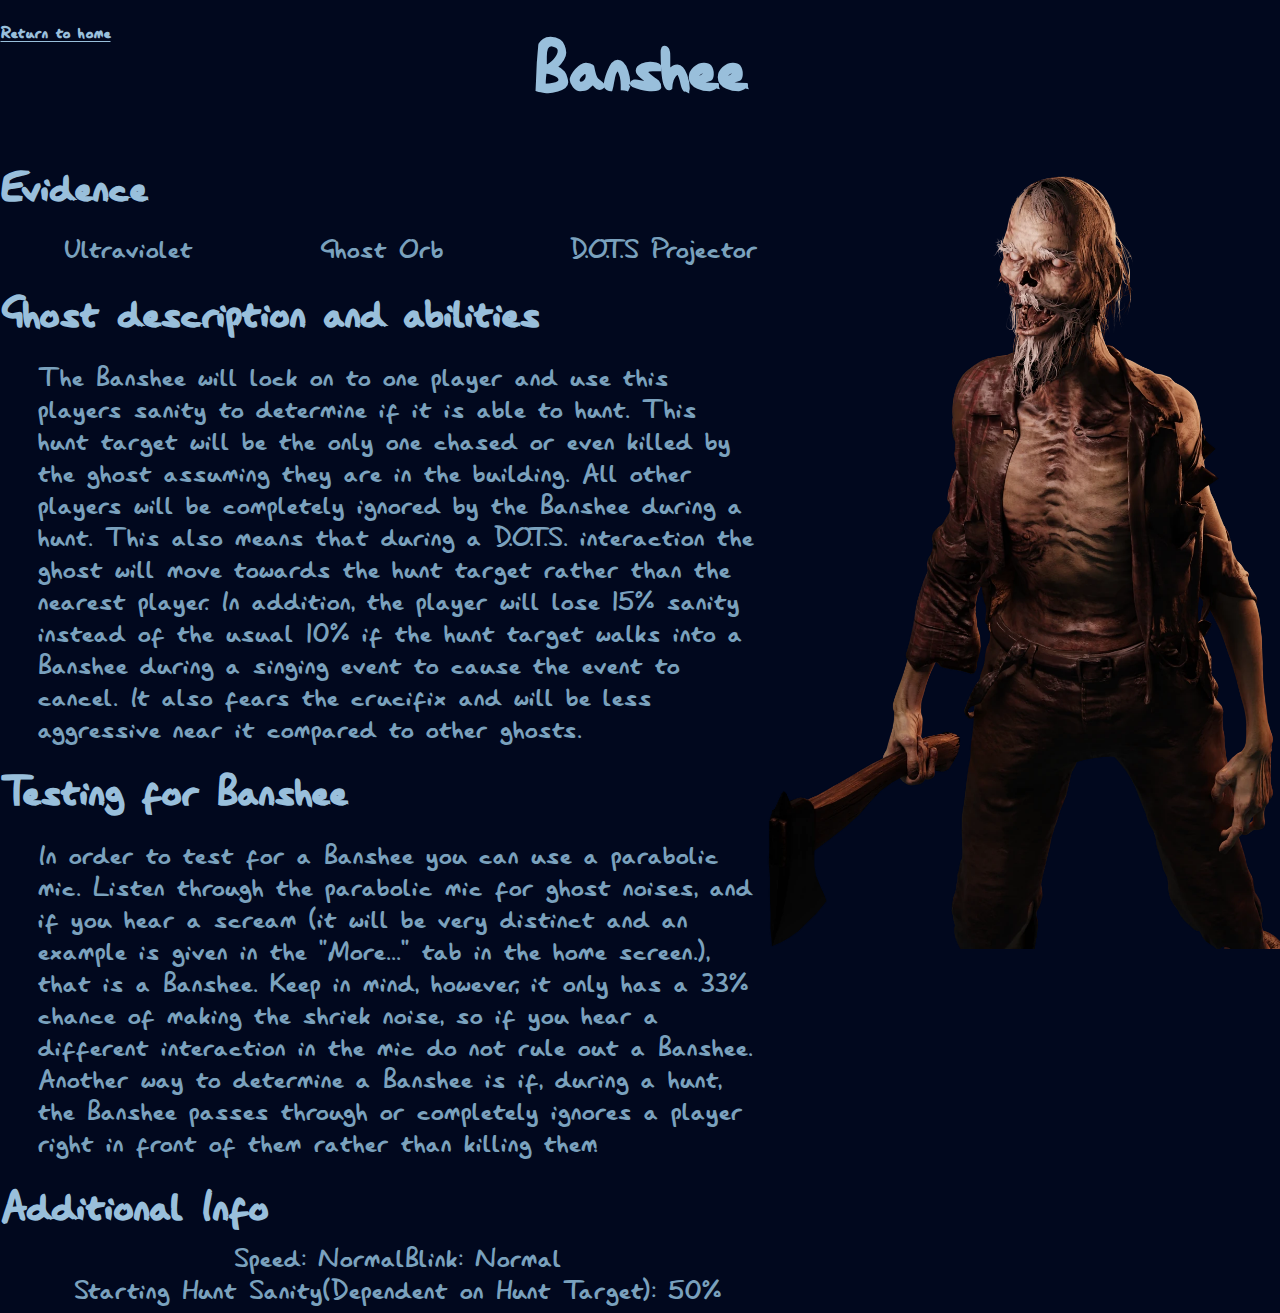
==== ghost types/banshee.html @ 07f02a39 "more ghost types" ====
<html lang="en">

<head>
    <meta charset="UTF-8">
    <meta name="viewport" content="width=device-width, initial-scale=1.0">
    <title>Banshee</title>
    <link rel="stylesheet" href="../styles.css">
</head>

<body>
    <div style="font-size: small;">

    </div>
    <h3>
        <div style = "left: 0px; top: 0px; font-size: large; margin-bottom: -5%; margin-top: 2px;">
            <a href="../index.html" style="display:inline-block; text-decoration:underline; color:#99bfdb;" class = "home"><div>Return to home</div></a>
        </div>
    </h3>

    <h1>
        Banshee
    </h1>

    <div style="position: relative;">
        <img src="../homepage_ghost.png" width="auto" height="87%" style="float: right; left: 5%; margin-top: 0px;">
    </div>

    <h3>
        Evidence
    </h3>

    <div class = "wrapper" style ="margin-left: 5%; margin-top: 2%;">
        <div style = "margin-top: 5px;" class = "evidence-wrapper">
            <a href="../evidence/box" style="display:inline-block; text-decoration:none; color:#7aa1bd;" class = "box"><div>Ultraviolet</div></a>
            <a href="../evidence/uv.html" style="display:inline-block; text-decoration:none; color:#7aa1bd;" class = "uv"><div>Ghost Orb</div></a>
            <a href="../evidence/writing.html"  style="display:inline-block; text-decoration:none; color:#7aa1bd;" class = "writing"><div>D.O.T.S Projector</div></a>              
        </div>
    </div>

    <h3>
        Ghost description and abilities
    </h3>

    <div class = "wrapper">
        <div style="display:inline-block; text-decoration:none; color:#7aa1bd; margin-left: 5%; text-align: left; margin-bottom: -3%;">
            <p> 
                The Banshee will lock on to one player and use this players sanity to determine if it is able to hunt. 
                This hunt target will be the only one chased or even killed by the ghost assuming they
                are in the building. All other players will be completely ignored by the Banshee during a hunt. This also means that during a D.O.T.S. interaction
                the ghost will move towards the hunt target rather than the nearest player. In addition, the player will lose 15% sanity instead of
                the usual 10% if the hunt target walks into a Banshee during a singing event to cause the event to cancel. It also fears the 
                crucifix and will be less aggressive near it compared to other ghosts.
            </p>
        </style>
    </div>

    <h3>
        Testing for Banshee
    </h3>

    <div class = "wrapper">
        <div style="display:inline-block; text-decoration:none; color:#7aa1bd; margin-left: 5%; text-align: left; margin-bottom: -3%;">
            <p> 
                In order to test for a Banshee you can use a parabolic mic. Listen through the parabolic mic for ghost noises, and if you hear a scream
                (it will be very distinct and an example is given in the "More..." tab in the home screen.), that is a Banshee. Keep in mind, however, it 
                only has a 33% chance of making the shriek noise, so if you hear a different interaction in the mic do not rule out a Banshee. Another
                way to determine a Banshee is if, during a hunt, the Banshee passes through or completely ignores a player right in front of them rather than
                killing them.
            </p>
        </style>
    </div>

    <h3>
        Additional Info
    </h3>

    <div class = "wrapper" style ="margin-left: 5%; margin-top: 2%; margin-bottom: 5px;">
        <div style = "margin-top: 5px;" class = "evidence-wrapper">
            <a style="display:inline-block; text-decoration:none; color:#7aa1bd;"><div>Speed: Normal
            <a style="display:inline-block; text-decoration:none; color:#7aa1bd;"><div>Blink: Normal</div></a>
            <a style="display:inline-block; text-decoration:none; color:#7aa1bd;"><div>Starting Hunt Sanity(Dependent on Hunt Target): 50%
        </div>
    </div>

</body>
---- styles.css ----
@font-face {
    font-family: 'lazy_dog';
    src: url('lazy_dog.ttf') format('truetype');
}

body {
    margin: .5;
    background: #01081e;
    opacity: 1;
    text-align: center;
    font-size: xx-large;
    font-family: 'lazy_dog', sans-serif;
    
}

h1 {
    color: #99bfdb;
    font-size: 2.5em;
    text-align: center;
}

h2 {
    color: #99bfdb;
    font-size: 1.5em;
    text-align: center;
}

h3 {
    color: #99bfdb;
    font-size: 1.5em;
    text-align: left;
    margin-bottom: -10px;
    margin-top: 2%;
}

.wrapper {
    display: flex;
    flex-direction: column;
    color: #99bfdb;
}

.ghost-wrapper{
    display: flex;
    justify-content: space-between;
}

.evidence-wrapper {
    display: flex;
    justify-content: space-between;

}

.gcol1,
.gcol2,
.gcol3 {
    flex-basis: 30%;
    display: flex;
    flex-direction: column;
    align-items: center;
    margin-bottom: 5px;
}

.ecol1,
.ecol2,
.ecol3 {
    flex-basis: 30%;
    display: flex;
    flex-direction: column;
    align-items: center;
    margin-bottom: 5px;
}
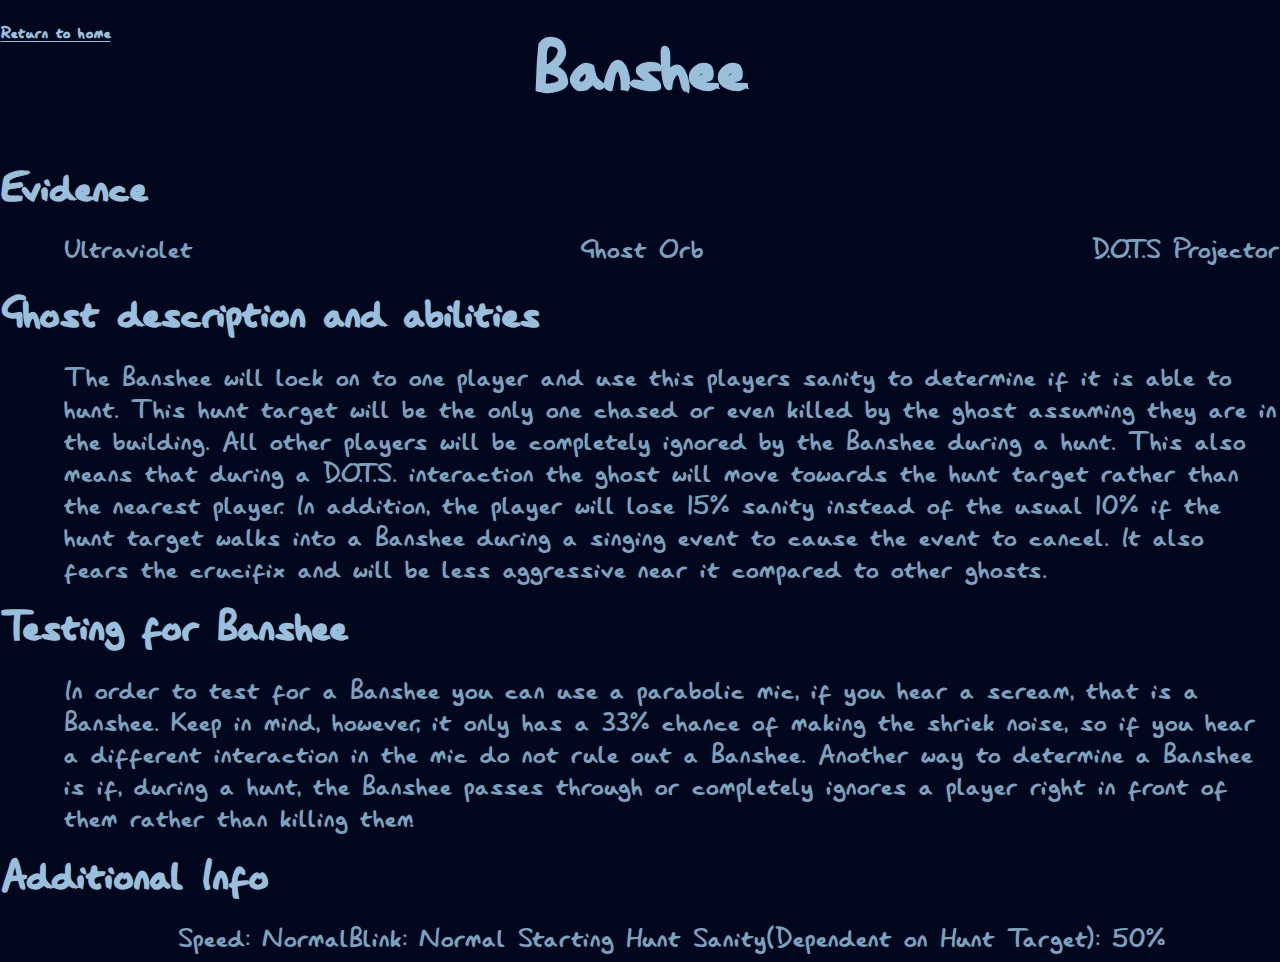
==== commit cc4079c4: "updating banshee to include audio in the page" ====
--- a/ghost types/banshee.html
+++ b/ghost types/banshee.html
@@ -22,7 +22,9 @@
     </h1>
 
     <div style="position: relative;">
-        <img src="../homepage_ghost.png" width="auto" height="87%" style="float: right; left: 5%; margin-top: 0px;">
+        <audio>
+            <source src="../scream.ogg" style="float: right; left: 5%; margin-top: 0px;">
+        </audio>
     </div>
 
     <h3>
@@ -61,8 +63,7 @@
     <div class = "wrapper">
         <div style="display:inline-block; text-decoration:none; color:#7aa1bd; margin-left: 5%; text-align: left; margin-bottom: -3%;">
             <p> 
-                In order to test for a Banshee you can use a parabolic mic. Listen through the parabolic mic for ghost noises, and if you hear a scream
-                (it will be very distinct and an example is given in the "More..." tab in the home screen.), that is a Banshee. Keep in mind, however, it 
+                In order to test for a Banshee you can use a parabolic mic, if you hear a scream, that is a Banshee. Keep in mind, however, it 
                 only has a 33% chance of making the shriek noise, so if you hear a different interaction in the mic do not rule out a Banshee. Another
                 way to determine a Banshee is if, during a hunt, the Banshee passes through or completely ignores a player right in front of them rather than
                 killing them.
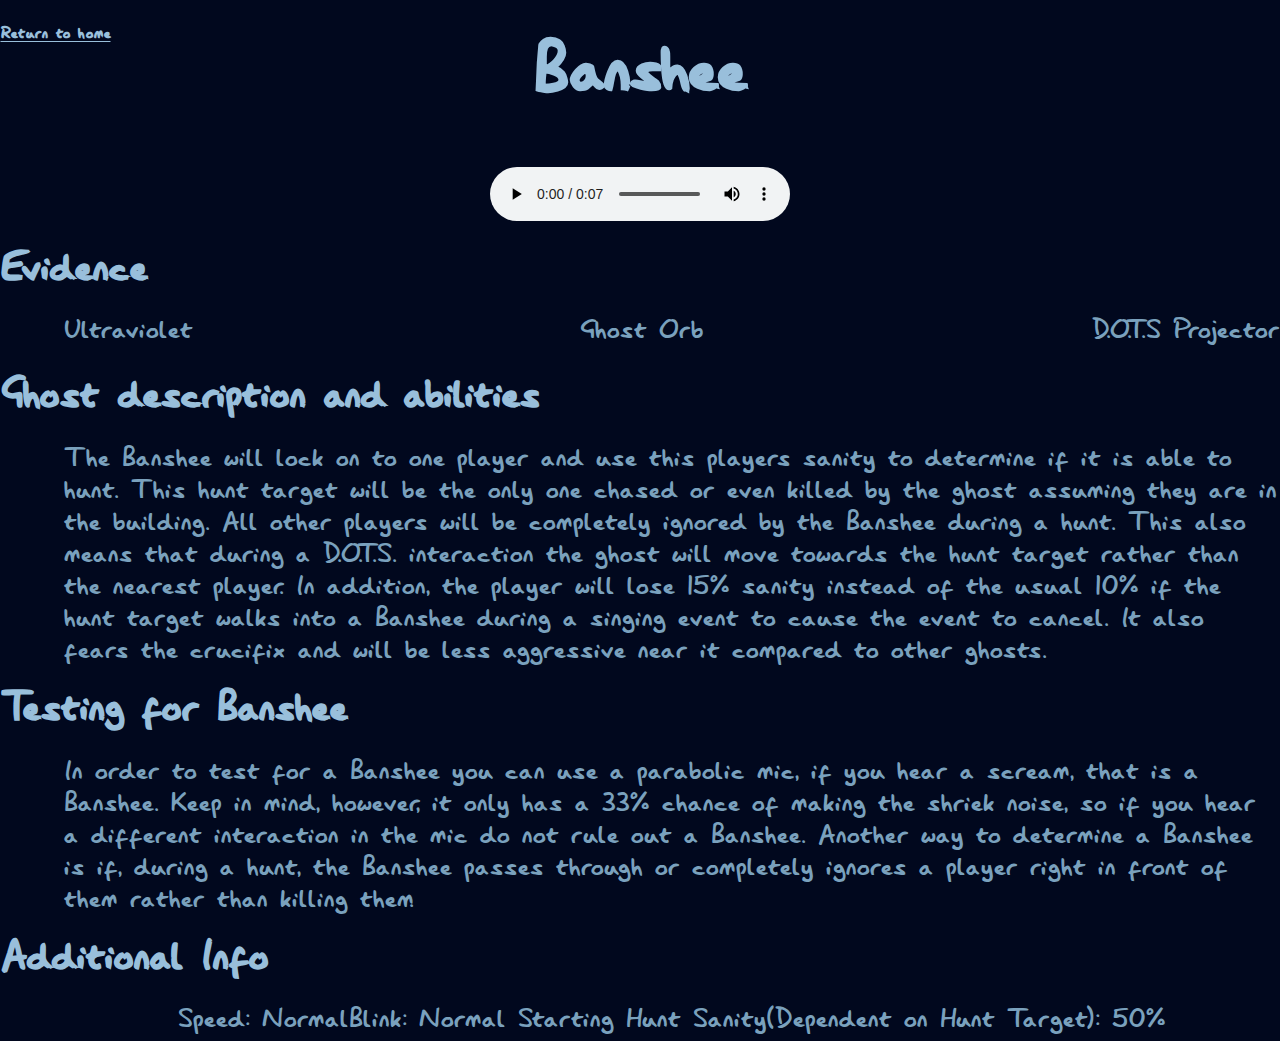
==== commit a2880e3a: "trying audio again" ====
--- a/ghost types/banshee.html
+++ b/ghost types/banshee.html
@@ -22,8 +22,8 @@
     </h1>
 
     <div style="position: relative;">
-        <audio>
-            <source src="../scream.ogg" style="float: right; left: 5%; margin-top: 0px;">
+        <audio controls>
+            <source src="../scream.ogg" type="audio/ogg" style="float: right; left: 5%; margin-top: 0px;">
         </audio>
     </div>
 
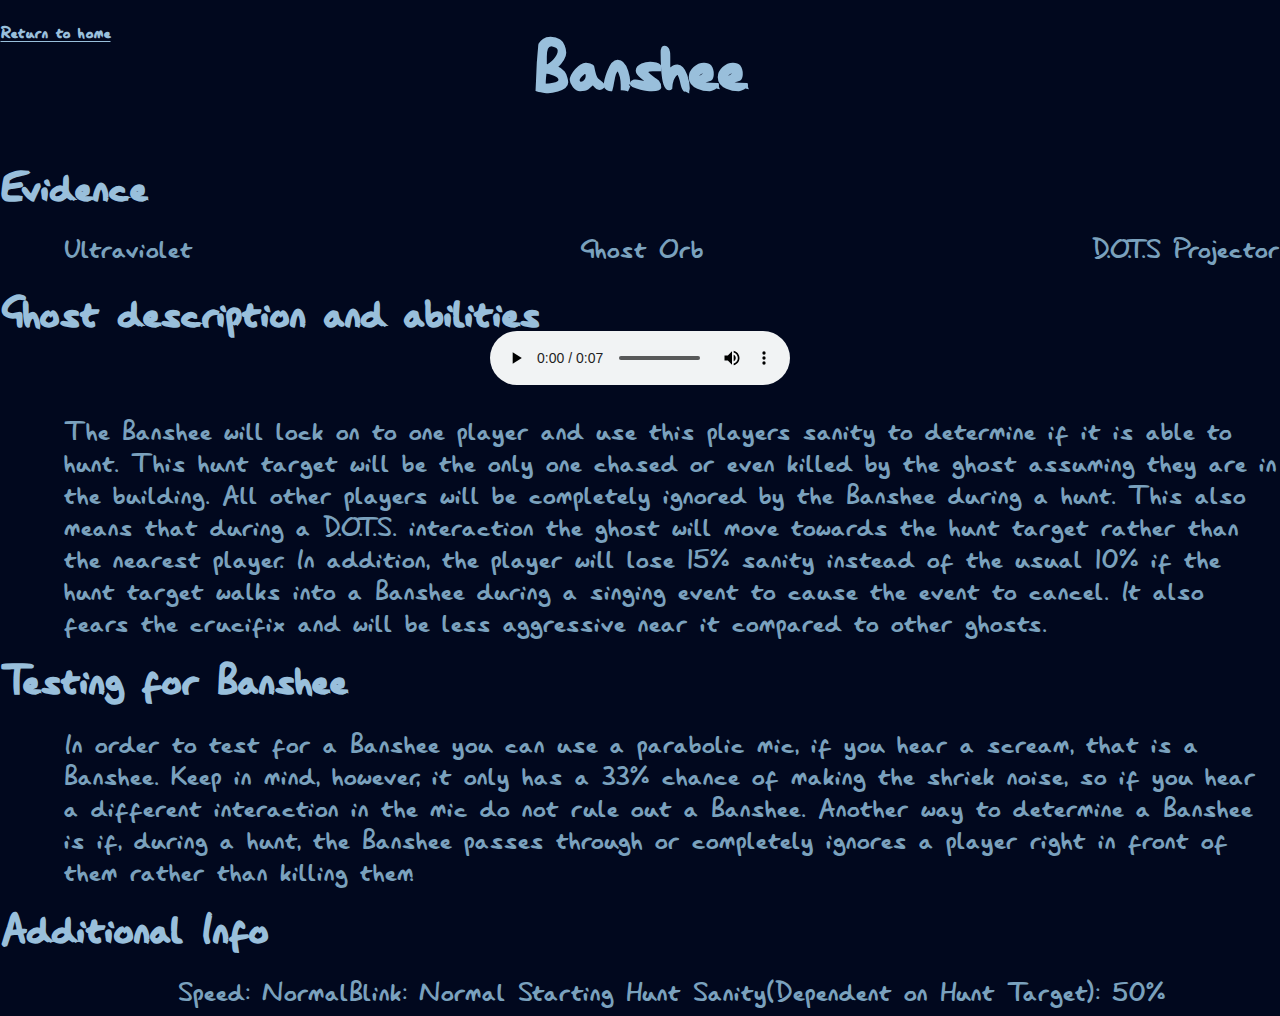
==== commit 9fafeb8b: "formatting" ====
--- a/ghost types/banshee.html
+++ b/ghost types/banshee.html
@@ -21,11 +21,6 @@
         Banshee
     </h1>
 
-    <div style="position: relative;">
-        <audio controls>
-            <source src="../scream.ogg" type="audio/ogg" style="float: right; left: 5%; margin-top: 0px;">
-        </audio>
-    </div>
 
     <h3>
         Evidence
@@ -42,6 +37,12 @@
     <h3>
         Ghost description and abilities
     </h3>
+
+    <div style="position: relative;">
+        <audio controls>
+            <source src="../scream.ogg" type="audio/ogg" style="float: right; left: 5%; margin-top: 0px;">
+        </audio>
+    </div>
 
     <div class = "wrapper">
         <div style="display:inline-block; text-decoration:none; color:#7aa1bd; margin-left: 5%; text-align: left; margin-bottom: -3%;">
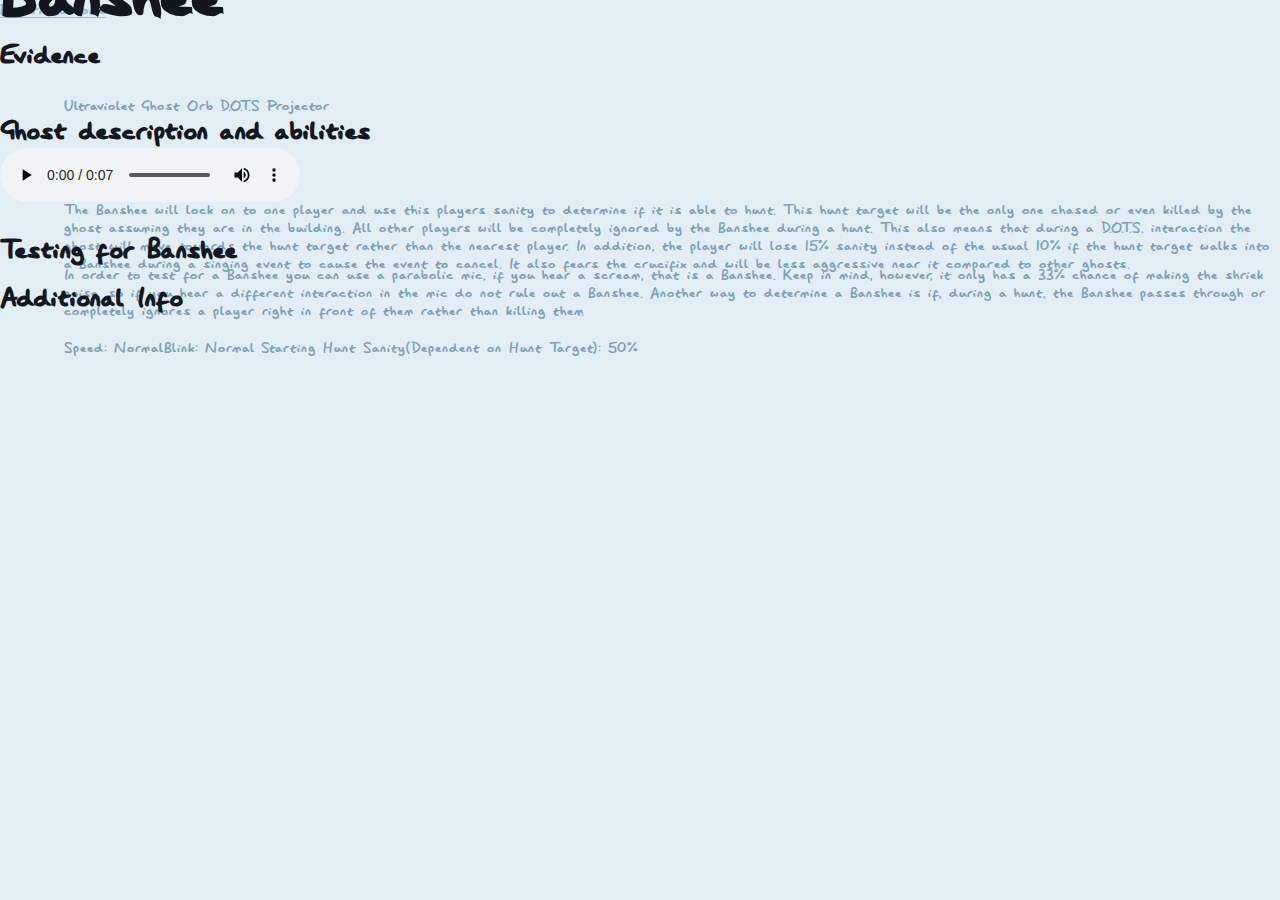
==== commit edc9e10d: "overhauling the home page to be more of a simple homepage which can then navigate to more specific p" ====
--- a/ghost types/banshee.html
+++ b/ghost types/banshee.html
@@ -1,4 +1,4 @@
-<html lang="en">
+<html lang="en">  
 
 <head>
     <meta charset="UTF-8">
@@ -15,7 +15,7 @@
         <div style = "left: 0px; top: 0px; font-size: large; margin-bottom: -5%; margin-top: 2px;">
             <a href="../index.html" style="display:inline-block; text-decoration:underline; color:#99bfdb;" class = "home"><div>Return to home</div></a>
         </div>
-    </h3>
+    </h3> 
 
     <h1>
         Banshee
@@ -33,7 +33,7 @@
             <a href="../evidence/writing.html"  style="display:inline-block; text-decoration:none; color:#7aa1bd;" class = "writing"><div>D.O.T.S Projector</div></a>              
         </div>
     </div>
-
+ 
     <h3>
         Ghost description and abilities
     </h3>
--- a/styles.css
+++ b/styles.css
@@ -3,71 +3,447 @@
     src: url('lazy_dog.ttf') format('truetype');
 }
 
-body {
-    margin: .5;
-    background: #01081e;
+/* -
+-*-~*~-*-*-~*~-*-*-~*~* |
+●▬▬▬▬▬▬▬๑۩۩๑▬▬▬▬▬▬▬●
+Made by ~
+Areal Alien ❥ 雷克斯
+●▬▬▬▬▬▬▬▬▬▬▬▬▬▬▬▬▬▬▬●
+──────▄▀▄─────▄▀▄
+─────▄█░░▀▀▀▀▀░░█▄
+─▄▄──█░░░░░░░░░░░█──▄▄
+█▄▄█─█░░▀░░┬░░▀░░█─█▄▄█
+-*-~*~-*-*-~*~-*-*-~*~* |
+- */
+:root {
+    --primary: 237, 94%, 81%;
+    --background: 197, 40%, 92%;
+    --background-secondary: 256, 12%, 12%;
+    --background-secondary-dark: 237, 50%, 10%;
+    --background-secondary-light: 237, 50%, 16%;
+    --text-primary: 224, 20%, 10%;
+    /* Colors */
+    --black: 0, 0%, 0%;
+    --white: 0, 0%, 100%;
+    --quite-gray: 0, 0%, 50%;
+    --grooble: 10, 28%, 93%;
+    /* Sizes */
+    --heading-large: 5.6rem;
+    --heading-medium: 3.6rem;
+    --heading-small: 2.4rem;
+    --paragraph: 1.11rem;
+    --navbar-buttons: 2.4rem;
+    /* misc */
+    --transition-main: .175, .685, .32;
+    /* Fonts */
+    --font-main: "lazy_dog";
+}
+
+/* ===========
+    Variabels
+   =========== */
+
+/* ===============
+    Global Styles
+   =============== */
+
+*, *::before, *::after {
+    box-sizing: inherit;
+}
+html, body {
+    margin: 0;
+    width: 100%;
+    color: hsl(var(--text-primary));
+    font-family: var(--font-main);
+    background-color: hsl(var(--background));
+    -webkit-font-smoothing: antialiased;
+    scroll-behavior: smooth;
+    box-sizing: border-box;
+}
+
+/* ============
+    Typography
+   ============ */
+
+/* Headings */
+h1, h2, h3, h4, h5, h6 {
+    margin: 0;
+}
+/* Font Size */
+h1 {
+    font-size: var(--heading-large);
+}
+h2 {
+    font-size: var(--heading-medium);
+}
+h3 {
+    font-size: var(--heading-small);
+}
+h4 {
+    font-size: calc(var(--heading-small) - .2rem);
+}
+h5 {
+    font-size: calc(var(--heading-small) - .4rem);
+}
+h6 {
+    font-size: calc(var(--heading-small) - .6rem);
+}
+/* Font Weight */
+h1, h2 {
+    font-weight: 900;
+}
+h3, h4, h5, h6 {
+    font-weight: 800;
+}
+/* Paragraphs */
+p {
+    margin: 0;
+    font-size: var(--paragraph);
+}
+/* Links */
+a {
+    color: hsla(var(--primary), 1);
+    font-size: var(--paragraph);
+    text-decoration: underline;
+}
+a:visited {
+    color: hsla(var(--primary), .5);
+}
+
+/* =========
+    Buttons
+   ========= */
+
+button {
+    padding: .8em 1.2em;
+    border: 1px solid hsl(var(--black));
+    background-color: hsl(var(--background));
+    font-size: var(--paragraph);
+    cursor: pointer;
+    outline: none;
+}
+button:focus {
+    box-shadow:
+            0 0 0 2px hsl(var(--black)),
+            0 0 0 3px hsl(var(--white));
+    border: 1px solid transparent;
+}
+
+/* =======
+    Lists
+   ======= */
+
+ul, ol {
+    margin: 1em 0;
+}
+
+/* =======
+    Forms
+   ======= */
+
+form {
+    margin: 0;
+}
+fieldset {
+    margin: 0;
+    padding: .5em 0;
+    border: none;
+}
+input {
+    padding: .8em 1.2em;
+    font-size: var(--paragraph);
+    background-color: hsl(var(--grooble));
+    border: 2px solid hsl(var(--grooble));
+    outline: none;
+}
+textarea {
+    padding: .8em 1.2em;
+    font-size: var(--paragraph);
+    font-family: var(--font-main);
+    background-color: hsl(var(--grooble));
+    border: 2px solid hsl(var(--grooble));
+    outline: none;
+}
+input, textarea {
+    transition: all .2s ease-in-out;
+}
+input:hover, input:focus, textarea:hover, textarea:focus {
+    box-shadow:
+            0 0 0 2px hsl(var(--black)),
+            0 0 0 3px hsl(var(--white));
+    border: 2px solid transparent;
+}
+select {
+    padding: .8em 1.2em;
+    border: 1px solid hsl(var(--black));
+    font-size: var(--paragraph);
+    outline: none;
+}
+
+/* =========
+    Classes
+   ========= */
+
+/* ================
+    Global classes
+   ================ */
+
+/* =========
+    Flexbox
+   ========= */
+
+.flexbox {
+    display: flex;
+    justify-content: center;
+    align-items: center;
+}
+.flexbox-left {
+    display: flex;
+    justify-content: flex-start;
+    align-items: center;
+}
+.flexbox-right {
+    display: flex;
+    justify-content: flex-end;
+    align-items: center;
+}
+/* Columns */
+.flexbox-col {
+    display: flex;
+    justify-content: center;
+    flex-direction: column;
+    align-items: center;
+}
+.flexbox-col-left {
+    display: flex;
+    justify-content: flex-start;
+    flex-direction: column;
+    align-items: flex-start;
+}
+.flexbox-col-left-ns {
+    display: flex;
+    justify-content: center;
+    flex-direction: column;
+    align-items: flex-start;
+}
+.flexbox-col-right {
+    display: flex;
+    justify-content: flex-end;
+    flex-direction: column;
+    align-items: flex-end;
+}
+.flexbox-col-start-center {
+    display: flex;
+    justify-content: flex-start;
+    flex-direction: column;
+    align-items: center;
+}
+/* Spacings */
+.flexbox-space-bet {
+    display: flex;
+    justify-content: space-between;
+    align-items: center;
+}
+
+/* =========
+    Classes
+   ========= */
+
+.view-width {
+    width: 70%;
+}
+
+/* ========
+    Navbar
+   ======== */
+
+#navbar {
+    top: 0;
+    padding: 0;
+    width: 5em;
+    height: 100vh;
+    position: fixed;
+    background-color: hsl(var(--background-secondary));
+    transition: width .35s cubic-bezier(var(--transition-main), 1);
+    overflow-y: auto;
+    overflow-x: hidden;
+}
+#navbar:hover {
+    width: 16em;
+}
+#navbar::-webkit-scrollbar-track {
+    background-color: hsl(var(--background-secondary));
+}
+#navbar::-webkit-scrollbar {
+    width: 8px;
+    background-color: hsl(var(--background-secondary));
+}
+#navbar::-webkit-scrollbar-thumb {
+    background-color: hsl(var(--primary));
+}
+.navbar-items {
+    margin: 0;
+    padding: 0;
+    list-style-type: none;
+}
+/* Navbar Logo */
+.navbar-logo {
+    margin: 0 0 2em 0;
+    width: 100%;
+    height: 5em;
+    background: hsl(var(--background-secondary-dark));
+}
+.navbar-logo > .navbar-item-inner {
+    width: calc(5rem - 8px);
+}
+.navbar-logo > .navbar-item-inner:hover {
+    background-color: transparent;
+}
+.navbar-logo > .navbar-item-inner > svg {
+    height: 2em;
+    fill: hsl(var(--white));
+}
+/* Navbar Items */
+.navbar-item {
+    padding: 0 .5em;
+    width: 100%;
+    cursor: pointer;
+}
+.navbar-item-inner {
+    padding: 1em 0;
+    width: 100%;
+    position: relative;
+    color: hsl(var(--quite-gray));
+    border-radius: .25em;
+    text-decoration: none;
+    transition: all .2s cubic-bezier(var(--transition-main), 1);
+}
+.navbar-item-inner:hover {
+    color: hsl(var(--white));
+    background: hsl(var(--background-secondary-light));
+    box-shadow: 0 17px 30px -10px hsla(var(--black), .25);
+}
+.navbar-item-inner-icon-wrapper {
+    width: calc(5rem - 1em - 8px);
+    position: relative;
+}
+.navbar-item-inner-icon-wrapper ion-icon {
+    position: absolute;
+    font-size: calc(var(--navbar-buttons) - 1rem);
+}
+.link-text {
+    margin: 0;
+    width: 0;
+    text-overflow: ellipsis;
+    white-space: nowrap;
+    transition: all .35s cubic-bezier(var(--transition-main), 1);
+    overflow: hidden;
+    opacity: 0;
+}
+#navbar:hover .link-text {
+    width: calc(100% - calc(5rem - 8px));
     opacity: 1;
-    text-align: center;
-    font-size: xx-large;
-    font-family: 'lazy_dog', sans-serif;
-    
-}
-
-h1 {
-    color: #99bfdb;
-    font-size: 2.5em;
-    text-align: center;
-}
-
-h2 {
-    color: #99bfdb;
-    font-size: 1.5em;
-    text-align: center;
-}
-
-h3 {
-    color: #99bfdb;
-    font-size: 1.5em;
-    text-align: left;
-    margin-bottom: -10px;
-    margin-top: 2%;
-}
-
-.wrapper {
-    display: flex;
-    flex-direction: column;
-    color: #99bfdb;
-}
-
-.ghost-wrapper{
-    display: flex;
-    justify-content: space-between;
-}
-
-.evidence-wrapper {
-    display: flex;
-    justify-content: space-between;
-
-}
-
-.gcol1,
-.gcol2,
-.gcol3 {
-    flex-basis: 30%;
-    display: flex;
-    flex-direction: column;
-    align-items: center;
-    margin-bottom: 5px;
-}
-
-.ecol1,
-.ecol2,
-.ecol3 {
-    flex-basis: 30%;
-    display: flex;
-    flex-direction: column;
-    align-items: center;
-    margin-bottom: 5px;
-}
-
-
+}
+
+/* ======
+    Main
+   ====== */
+
+#main {
+    margin: 0 0 0 5em;
+    min-height: 150vh;
+}
+#main > h2 {
+    width: 80%;
+    max-width: 80%;
+}
+#main > p {
+    width: 80%;
+    max-width: 80%;
+}
+
+/* =============
+    ::Selectors
+   ============= */
+
+/* Selection */
+::selection {
+    color: hsl(var(--white));
+    background: hsla(var(--primary), .33);
+}
+/* Scrollbar */
+::-webkit-scrollbar-track {
+    background-color: hsl(var(--background));
+}
+::-webkit-scrollbar {
+    width: 8px;
+    background-color: hsl(var(--background));
+}
+::-webkit-scrollbar-thumb {
+    background-color: hsl(var(--primary));
+}
+
+/* ===============
+    5. @keyframes
+   =============== */
+
+/* ==============
+    @media rules
+   ============== */
+
+@media only screen and (max-width: 1660px) {
+    :root {
+        /* Sizes */
+        --heading-large: 5.4rem;
+        --heading-medium: 3.4rem;
+        --heading-small: 2.2rem;
+    }
+}
+@media only screen and (max-width: 1456px) {
+    :root {
+        /* Sizes */
+        --heading-large: 5.2rem;
+        --heading-medium: 3.2rem;
+        --heading-small: 2rem;
+    }
+    .view-width {
+        width: 80%;
+    }
+}
+@media only screen and (max-width: 1220px) {
+    .view-width {
+        width: 70%;
+    }
+}
+@media only screen and (max-width: 1024px) {
+    :root {
+        /* Sizes */
+        --heading-large: 5rem;
+        --heading-medium: 3rem;
+        --heading-small: 1.8rem;
+    }
+    .view-width {
+        width: 75%;
+    }
+}
+@media only screen and (max-width: 756px) {
+    :root {
+        /* Sizes */
+        --heading-large: 4rem;
+        --heading-medium: 2.6rem;
+        --heading-small: 1.6rem;
+        --paragraph: 1rem;
+        --navbar-buttons: 2.2rem;
+    }
+    .view-width {
+        width: calc(100% - 5em);
+    }
+}
+@media only screen and (max-width: 576px) {
+    .view-width {
+        width: calc(100% - 3em);
+    }
+}
+@media only screen and (max-width: 496px) {
+
+}
